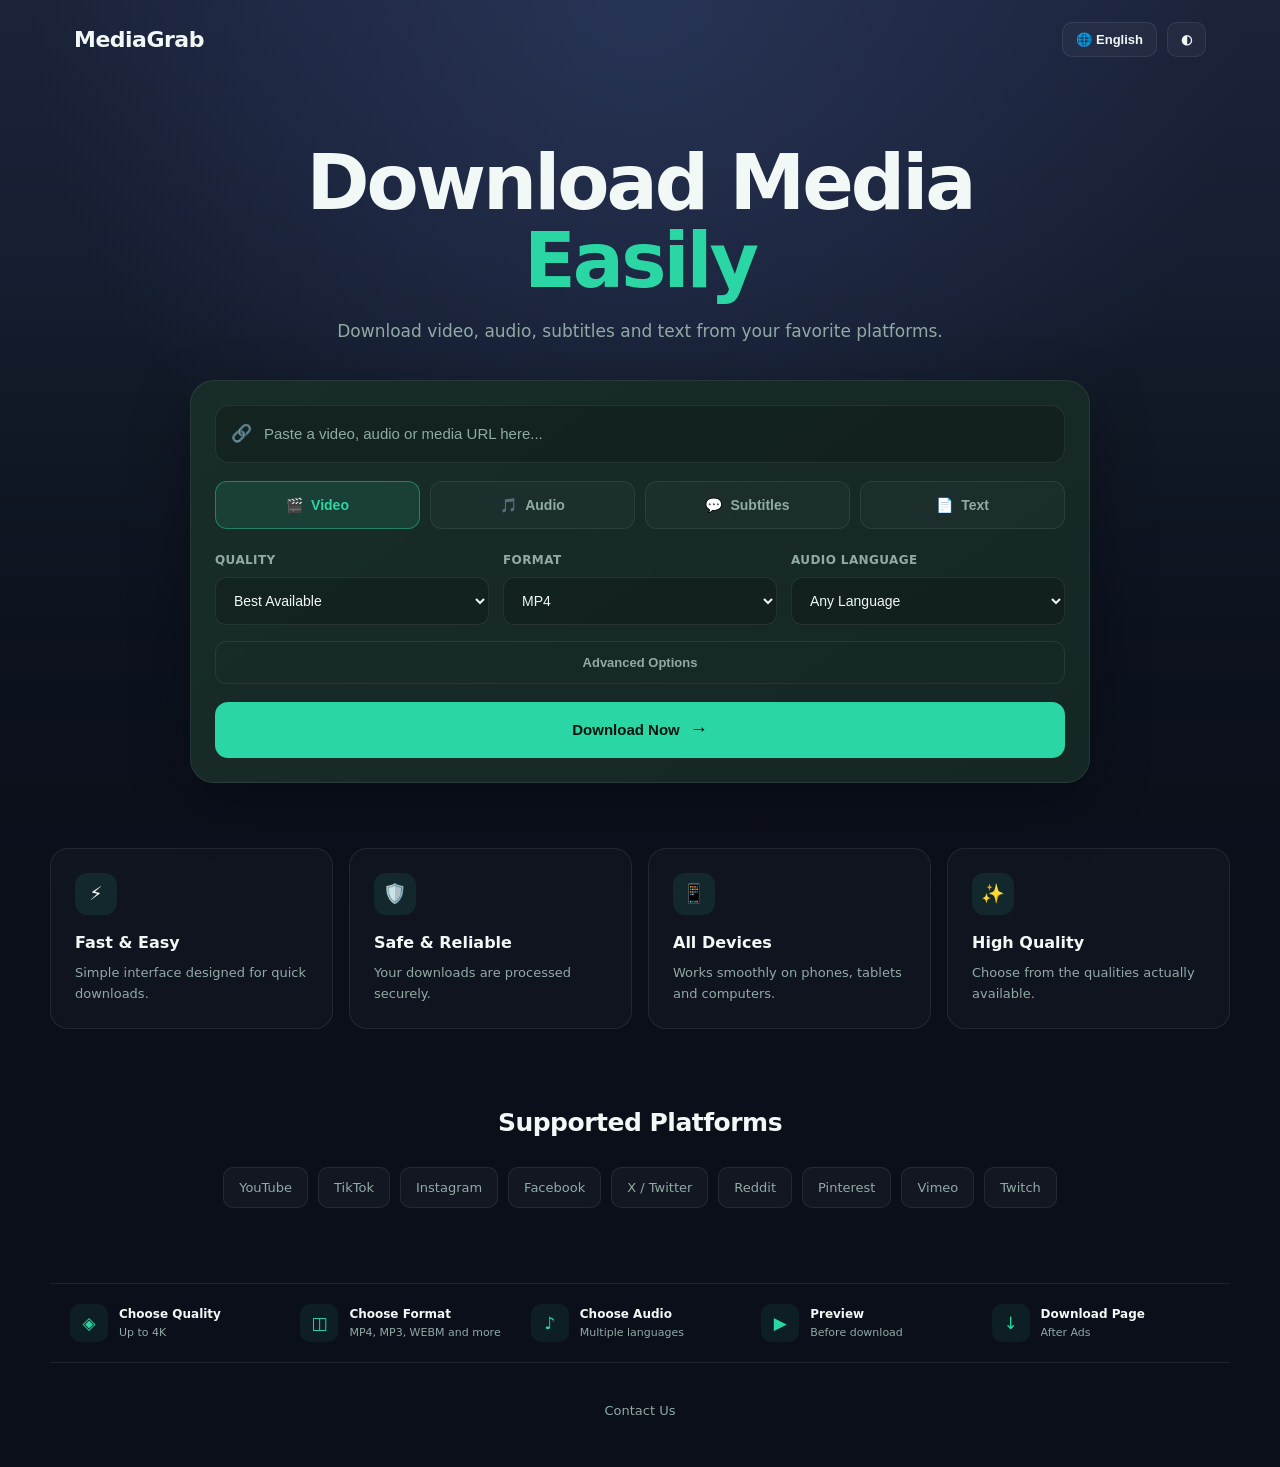
==== web/index.html @ 8ffc4310 "Update index.html" ====
<!DOCTYPE html>
<html lang="en" dir="ltr">
<head>
    <meta charset="UTF-8">

    <meta
        name="viewport"
        content="width=device-width, initial-scale=1.0"
    >

    <title>MediaGrab</title>

    <meta
        name="description"
        content="Download video, audio, subtitles and text from supported platforms."
    >

    <link rel="stylesheet" href="style.css">
</head>

<body>

<header class="header">

    <div class="logo">
        MediaGrab
    </div>

    <div class="header-actions">

        <button
            id="languageButton"
            class="header-button"
            type="button"
        >
            🌐 <span data-language-label>English</span>
        </button>

        <button
            id="themeButton"
            class="header-button"
            type="button"
        >
            ◐
        </button>

    </div>

</header>


<main>

    <!-- HERO -->

    <section class="hero">

        <h1>
            <span data-i18n="hero.title">
                Download Media
            </span>

            <span
                class="accent"
                data-i18n="hero.titleAccent"
            >
                Easily
            </span>
        </h1>

        <p data-i18n="hero.description">
            Download video, audio, subtitles and text
            from your favorite platforms.
        </p>

    </section>


    <!-- DOWNLOADER -->

    <section class="downloader-card">

        <!-- URL -->

        <div class="url-container">

            <div class="url-input-wrapper">

                <span class="url-icon">
                    🔗
                </span>

                <input
                    id="urlInput"
                    type="url"
                    data-i18n-placeholder="url.placeholder"
                    placeholder="Paste a video, audio or media URL here..."
                    autocomplete="off"
                >

                <button
                    id="clearUrl"
                    class="clear-url"
                    type="button"
                    style="display:none;"
                    aria-label="Clear URL"
                >
                    ×
                </button>

            </div>

        </div>


        <!-- MEDIA TYPES -->

        <div class="media-types">

            <button
                class="media-type active"
                data-type="video"
                type="button"
            >
                🎬
                <span data-i18n="types.video">
                    Video
                </span>
            </button>

            <button
                class="media-type"
                data-type="audio"
                type="button"
            >
                🎵
                <span data-i18n="types.audio">
                    Audio
                </span>
            </button>

            <button
                class="media-type"
                data-type="subtitles"
                type="button"
            >
                💬
                <span data-i18n="types.subtitles">
                    Subtitles
                </span>
            </button>

            <button
                class="media-type"
                data-type="text"
                type="button"
            >
                📄
                <span data-i18n="types.text">
                    Text
                </span>
            </button>

        </div>


        <!-- OPTIONS -->

        <div class="options-grid">

            <div class="option-group">

                <label
                    for="quality"
                    data-i18n="options.quality"
                >
                    Quality
                </label>

                <select id="quality">
                    <option value="best">
                        Best Available
                    </option>
                </select>

            </div>


            <div class="option-group">

                <label
                    for="format"
                    data-i18n="options.format"
                >
                    Format
                </label>

                <select id="format">
                    <option value="mp4">
                        MP4
                    </option>
                </select>

            </div>


            <div class="option-group">

                <label
                    for="audioLanguage"
                    data-i18n="options.audioLanguage"
                >
                    Audio Language
                </label>

                <select id="audioLanguage">

                    <option value="any">
                        Any Language
                    </option>

                </select>

            </div>

        </div>


        <!-- ADVANCED -->

        <button
            id="advancedButton"
            class="advanced-button"
            type="button"
            aria-expanded="false"
        >
            <span data-i18n="advanced.show">
                Advanced Options
            </span>
        </button>


        <div
            id="advancedOptions"
            class="advanced-options"
        >

            <div class="advanced-content">

                <p data-i18n="advanced.title">
                    Advanced Options
                </p>

            </div>

        </div>


        <!-- DOWNLOAD -->

        <button
            id="downloadButton"
            class="download-button"
            type="button"
        >
            <span data-i18n="download.now">
                Download Now
            </span>

            <span class="download-arrow">
                →
            </span>
        </button>

    </section>


    <!-- FEATURES -->

    <section class="features">

        <div class="feature-card">

            <div class="feature-icon">
                ⚡
            </div>

            <h3 data-i18n="features.fast.title">
                Fast & Easy
            </h3>

            <p data-i18n="features.fast.description">
                Simple interface designed for quick downloads.
            </p>

        </div>


        <div class="feature-card">

            <div class="feature-icon">
                🛡️
            </div>

            <h3 data-i18n="features.safe.title">
                Safe & Reliable
            </h3>

            <p data-i18n="features.safe.description">
                Your downloads are processed securely.
            </p>

        </div>


        <div class="feature-card">

            <div class="feature-icon">
                📱
            </div>

            <h3 data-i18n="features.devices.title">
                All Devices
            </h3>

            <p data-i18n="features.devices.description">
                Works smoothly on phones, tablets and computers.
            </p>

        </div>


        <div class="feature-card">

            <div class="feature-icon">
                ✨
            </div>

            <h3 data-i18n="features.quality.title">
                High Quality
            </h3>

            <p data-i18n="features.quality.description">
                Choose from the qualities actually available.
            </p>

        </div>

    </section>


    <!-- SUPPORTED PLATFORMS -->

    <section class="platforms">

        <h2 data-i18n="platforms.title">
            Supported Platforms
        </h2>

        <div class="platform-list">

            <span>YouTube</span>
            <span>TikTok</span>
            <span>Instagram</span>
            <span>Facebook</span>
            <span>X / Twitter</span>
            <span>Reddit</span>
            <span>Pinterest</span>
            <span>Vimeo</span>
            <span>Twitch</span>

        </div>

    </section>


    <!-- FEATURE BAR -->

    <section class="feature-bar">

        <div class="feature-bar-item">

            <div class="feature-bar-icon">
                ◈
            </div>

            <div>

                <strong data-i18n="featureBar.quality.title">
                    Choose Quality
                </strong>

                <span data-i18n="featureBar.quality.description">
                    Up to 4K
                </span>

            </div>

        </div>


        <div class="feature-bar-item">

            <div class="feature-bar-icon">
                ◫
            </div>

            <div>

                <strong data-i18n="featureBar.format.title">
                    Choose Format
                </strong>

                <span data-i18n="featureBar.format.description">
                    MP4, MP3, WEBM and more
                </span>

            </div>

        </div>


        <div class="feature-bar-item">

            <div class="feature-bar-icon">
                ♪
            </div>

            <div>

                <strong data-i18n="featureBar.audio.title">
                    Choose Audio
                </strong>

                <span data-i18n="featureBar.audio.description">
                    Multiple languages
                </span>

            </div>

        </div>


        <div class="feature-bar-item">

            <div class="feature-bar-icon">
                ▶
            </div>

            <div>

                <strong data-i18n="featureBar.preview.title">
                    Preview
                </strong>

                <span data-i18n="featureBar.preview.description">
                    Before download
                </span>

            </div>

        </div>


        <div class="feature-bar-item">

            <div class="feature-bar-icon">
                ↓
            </div>

            <div>

                <strong data-i18n="featureBar.downloadPage.title">
                    Download Page
                </strong>

                <span data-i18n="featureBar.downloadPage.description">
                    After Ads
                </span>

            </div>

        </div>

    </section>

</main>


<!-- FOOTER -->

<footer class="footer">

    <a
        href="https://t.me/MediaEarthbot"
        target="_blank"
        rel="noopener noreferrer"
        data-i18n="contact.title"
    >
        Contact Us
    </a>

</footer>


<script src="app.js"></script>

</body>
    </html>
---- web/style.css ----
:root {
    --bg: #071312;
    --bg-secondary: #0b1b19;
    --card: #102421;
    --card-hover: #142d29;

    --text: #f2f8f6;
    --muted: #91aaa4;

    --accent: #2ad6a4;
    --accent-hover: #43e4b5;

    --border: rgba(255, 255, 255, 0.08);

    --shadow:
        0 20px 60px rgba(0, 0, 0, 0.30);

    --radius: 18px;
}


/* =========================
   Reset
========================= */

* {
    box-sizing: border-box;
    margin: 0;
    padding: 0;
}

html {
    scroll-behavior: smooth;
}

body {
    min-height: 100vh;

    background-color: #0b0f1a;

    background-image:
        radial-gradient(
            circle at 50% 0%,
            rgba(46, 60, 100, 0.65) 0%,
            transparent 55%
        ),
        linear-gradient(
            180deg,
            #1b233a 0%,
            #151d30 30%,
            #111926 45%,
            #0c121e 70%,
            #0b0f1a 100%
        );

    background-repeat: no-repeat;
    background-attachment: fixed;
    background-size: 100% 100%;

    color: var(--text);

    font-family:
        Inter,
        system-ui,
        -apple-system,
        BlinkMacSystemFont,
        "Segoe UI",
        sans-serif;

    line-height: 1.5;

    transition:
        background 0.25s ease,
        color 0.25s ease;
}


/* =========================
   Header
========================= */

.header {
    width: 100%;
    max-width: 1180px;

    margin: 0 auto;

    padding: 22px 24px;

    display: flex;
    align-items: center;
    justify-content: space-between;
}

.logo {
    font-size: 22px;
    font-weight: 800;
    letter-spacing: -0.5px;

    color: var(--text);
}

.header-actions {
    display: flex;
    align-items: center;
    gap: 10px;
}

.header-button {
    border: 1px solid var(--border);

    background: rgba(255, 255, 255, 0.035);

    color: var(--text);

    padding: 9px 13px;

    border-radius: 10px;

    cursor: pointer;

    font-size: 13px;
    font-weight: 600;

    transition:
        background 0.2s ease,
        border-color 0.2s ease,
        transform 0.2s ease;
}

.header-button:hover {
    background: rgba(255, 255, 255, 0.07);

    border-color:
        rgba(42, 214, 164, 0.35);

    transform: translateY(-1px);
}


/* =========================
   Main
========================= */

main {
    width: 100%;
}


/* =========================
   Hero
========================= */

.hero {
    max-width: 850px;

    margin: 65px auto 35px;

    padding: 0 24px;

    text-align: center;
}

.hero h1 {
    font-size: clamp(42px, 7vw, 76px);

    line-height: 1.02;

    letter-spacing: -3px;

    font-weight: 850;

    margin-bottom: 20px;
}

.hero h1 .accent {
    color: var(--accent);
}

.hero p {
    max-width: 650px;

    margin: 0 auto;

    color: var(--muted);

    font-size: 17px;
}


/* =========================
   Downloader Card
========================= */

.downloader-card {
    width: calc(100% - 32px);
    max-width: 900px;

    margin: 0 auto;

    padding: 24px;

    background:
        linear-gradient(
            145deg,
            rgba(255, 255, 255, 0.035),
            rgba(255, 255, 255, 0.015)
        ),
        var(--card);

    border: 1px solid var(--border);

    border-radius: 24px;

    box-shadow: var(--shadow);
}


/* =========================
   URL Input
========================= */

.url-container {
    width: 100%;
}

.url-input-wrapper {
    position: relative;

    display: flex;
    align-items: center;

    width: 100%;
}

.url-icon {
    position: absolute;

    left: 16px;

    font-size: 17px;

    opacity: 0.65;

    pointer-events: none;
}

html[dir="rtl"] .url-icon {
    left: auto;
    right: 16px;
}

#urlInput {
    width: 100%;

    height: 58px;

    padding:
        0 48px
        0 48px;

    border-radius: 14px;

    border: 1px solid var(--border);

    outline: none;

    background: rgba(0, 0, 0, 0.18);

    color: var(--text);

    font-size: 15px;

    transition:
        border-color 0.2s ease,
        box-shadow 0.2s ease,
        background 0.2s ease;
}

#urlInput::placeholder {
    color: var(--muted);
}

#urlInput:focus {
    border-color:
        rgba(42, 214, 164, 0.55);

    background: rgba(0, 0, 0, 0.25);

    box-shadow:
        0 0 0 4px
        rgba(42, 214, 164, 0.08);
}

.clear-url {
    position: absolute;

    right: 13px;

    width: 30px;
    height: 30px;

    border: none;

    border-radius: 50%;

    background: rgba(255, 255, 255, 0.08);

    color: var(--muted);

    font-size: 20px;

    line-height: 1;

    cursor: pointer;

    transition:
        background 0.2s ease,
        color 0.2s ease;
}

.clear-url:hover {
    background: rgba(255, 255, 255, 0.14);

    color: var(--text);
}

html[dir="rtl"] .clear-url {
    right: auto;
    left: 13px;
}


/* =========================
   Media Types
========================= */

.media-types {
    display: grid;

    grid-template-columns:
        repeat(4, 1fr);

    gap: 10px;

    margin-top: 18px;
}

.media-type {
    min-height: 48px;

    display: flex;
    align-items: center;
    justify-content: center;

    gap: 8px;

    border: 1px solid var(--border);

    border-radius: 12px;

    background: rgba(255, 255, 255, 0.025);

    color: var(--muted);

    font-size: 14px;
    font-weight: 650;

    cursor: pointer;

    transition:
        background 0.2s ease,
        border-color 0.2s ease,
        color 0.2s ease,
        transform 0.2s ease;
}

.media-type:hover {
    background: rgba(255, 255, 255, 0.06);

    color: var(--text);

    transform: translateY(-1px);
}

.media-type.active {
    background:
        rgba(42, 214, 164, 0.12);

    border-color:
        rgba(42, 214, 164, 0.45);

    color: var(--accent);
}


/* =========================
   Options
========================= */

.options-grid {
    display: grid;

    grid-template-columns:
        repeat(3, 1fr);

    gap: 14px;

    margin-top: 22px;
}

.option-group {
    display: flex;

    flex-direction: column;

    gap: 8px;
}

.option-group label {
    color: var(--muted);

    font-size: 12px;

    font-weight: 700;

    text-transform: uppercase;

    letter-spacing: 0.4px;
}

.option-group select {
    width: 100%;

    height: 48px;

    padding: 0 14px;

    border-radius: 11px;

    border: 1px solid var(--border);

    background: rgba(0, 0, 0, 0.18);

    color: var(--text);

    outline: none;

    cursor: pointer;

    font-size: 14px;

    transition:
        border-color 0.2s ease,
        background 0.2s ease;
}

.option-group select:focus {
    border-color:
        rgba(42, 214, 164, 0.5);
}

.option-group select option {
    background: #102421;

    color: #f2f8f6;
}


/* =========================
   Advanced Options
========================= */

.advanced-button {
    width: 100%;

    margin-top: 16px;

    padding: 13px;

    border: 1px solid var(--border);

    border-radius: 11px;

    background: transparent;

    color: var(--muted);

    cursor: pointer;

    font-size: 13px;
    font-weight: 650;

    transition:
        background 0.2s ease,
        color 0.2s ease,
        border-color 0.2s ease;
}

.advanced-button:hover {
    background: rgba(255, 255, 255, 0.035);

    color: var(--text);

    border-color:
        rgba(255, 255, 255, 0.15);
}

.advanced-options {
    max-height: 0;

    overflow: hidden;

    opacity: 0;

    transition:
        max-height 0.3s ease,
        opacity 0.25s ease;
}

.advanced-options.open {
    max-height: 300px;

    opacity: 1;
}

.advanced-content {
    margin-top: 14px;

    padding: 18px;

    border-radius: 12px;

    background: rgba(0, 0, 0, 0.12);

    border: 1px solid var(--border);
}

.advanced-content p {
    color: var(--muted);

    font-size: 14px;
}


/* =========================
   Download Button
========================= */

.download-button {
    width: 100%;

    height: 56px;

    margin-top: 18px;

    border: none;

    border-radius: 13px;

    background: var(--accent);

    color: #04120f;

    font-size: 15px;

    font-weight: 800;

    cursor: pointer;

    display: flex;

    align-items: center;

    justify-content: center;

    gap: 10px;

    transition:
        background 0.2s ease,
        transform 0.2s ease,
        box-shadow 0.2s ease;
}

.download-button:hover {
    background: var(--accent-hover);

    transform: translateY(-2px);

    box-shadow:
        0 10px 30px
        rgba(42, 214, 164, 0.18);
}

.download-button:active {
    transform: translateY(0);
}

.download-arrow {
    font-size: 18px;
}


/* =========================
   Features
========================= */

.features {
    width: calc(100% - 32px);
    max-width: 1180px;

    margin: 65px auto 0;

    display: grid;

    grid-template-columns:
        repeat(4, 1fr);

    gap: 16px;
}

.feature-card {
    padding: 24px;

    background:
        rgba(255, 255, 255, 0.025);

    border: 1px solid var(--border);

    border-radius: var(--radius);

    transition:
        transform 0.2s ease,
        background 0.2s ease,
        border-color 0.2s ease;
}

.feature-card:hover {
    transform: translateY(-3px);

    background:
        rgba(255, 255, 255, 0.045);

    border-color:
        rgba(42, 214, 164, 0.18);
}

.feature-icon {
    width: 42px;
    height: 42px;

    display: flex;

    align-items: center;
    justify-content: center;

    margin-bottom: 16px;

    border-radius: 12px;

    background:
        rgba(42, 214, 164, 0.10);

    font-size: 19px;
}

.feature-card h3 {
    font-size: 16px;

    margin-bottom: 7px;
}

.feature-card p {
    color: var(--muted);

    font-size: 13px;

    line-height: 1.65;
}


/* =========================
   Platforms
========================= */

.platforms {
    width: calc(100% - 32px);
    max-width: 1000px;

    margin: 75px auto 0;

    text-align: center;
}

.platforms h2 {
    font-size: 25px;

    margin-bottom: 25px;

    letter-spacing: -0.5px;
}

.platform-list {
    display: flex;

    flex-wrap: wrap;

    justify-content: center;

    gap: 10px;
}

.platform-list span {
    padding: 10px 15px;

    border-radius: 10px;

    background:
        rgba(255, 255, 255, 0.035);

    border: 1px solid var(--border);

    color: var(--muted);

    font-size: 13px;

    transition:
        color 0.2s ease,
        background 0.2s ease,
        border-color 0.2s ease;
}

.platform-list span:hover {
    color: var(--text);

    background:
        rgba(255, 255, 255, 0.06);

    border-color:
        rgba(42, 214, 164, 0.2);
}


/* =========================
   Feature Bar
========================= */

.feature-bar {
    width: calc(100% - 32px);
    max-width: 1180px;

    margin: 75px auto 0;

    padding: 20px;

    display: grid;

    grid-template-columns:
        repeat(5, 1fr);

    gap: 12px;

    border-top: 1px solid var(--border);

    border-bottom: 1px solid var(--border);
}

.feature-bar-item {
    display: flex;

    align-items: center;

    gap: 11px;

    min-width: 0;
}

.feature-bar-icon {
    flex: 0 0 auto;

    width: 38px;
    height: 38px;

    display: flex;

    align-items: center;
    justify-content: center;

    border-radius: 10px;

    background:
        rgba(42, 214, 164, 0.08);

    color: var(--accent);

    font-size: 17px;
}

.feature-bar-item div:last-child {
    min-width: 0;
}

.feature-bar-item strong {
    display: block;

    margin-bottom: 2px;

    color: var(--text);

    font-size: 12px;

    font-weight: 750;
}

.feature-bar-item span {
    display: block;

    color: var(--muted);

    font-size: 11px;

    white-space: nowrap;

    overflow: hidden;

    text-overflow: ellipsis;
}


/* =========================
   Footer
========================= */

.footer {
    padding: 35px 20px 45px;

    text-align: center;
}

.footer a {
    color: var(--muted);

    text-decoration: none;

    font-size: 13px;

    transition:
        color 0.2s ease;
}

.footer a:hover {
    color: var(--accent);
}


/* =========================
   Language Menu
========================= */

.language-menu {
    position: fixed;

    top: 72px;
    right: 24px;

    z-index: 1000;

    min-width: 150px;

    padding: 8px;

    background: var(--card);

    border: 1px solid var(--border);

    border-radius: 14px;

    box-shadow:
        0 18px 45px
        rgba(0, 0, 0, 0.35);

    backdrop-filter: blur(18px);

    display: flex;

    flex-direction: column;

    gap: 4px;

    animation:
        languageMenuIn 0.18s ease-out;
}

.language-menu button {
    width: 100%;

    padding: 10px 12px;

    border: none;

    border-radius: 9px;

    background: transparent;

    color: var(--text);

    font-size: 14px;

    font-family: inherit;

    text-align: left;

    cursor: pointer;

    transition:
        background 0.18s ease,
        transform 0.18s ease,
        color 0.18s ease;
}

.language-menu button:hover {
    background:
        rgba(255, 255, 255, 0.07);

    transform: translateX(2px);
}

.language-menu button.active {
    background:
        rgba(42, 214, 164, 0.14);

    color: var(--accent);
}


/* =========================
   RTL
========================= */

html[dir="rtl"] .language-menu {
    right: auto;
    left: 24px;
}

html[dir="rtl"] .language-menu button {
    text-align: right;
}

html[dir="rtl"] .language-menu button:hover {
    transform: translateX(-2px);
}

html[dir="rtl"] body {
    text-align: right;
}

html[dir="rtl"] .hero,
html[dir="rtl"] .platforms {
    text-align: center;
}

html[dir="rtl"] .feature-card,
html[dir="rtl"] .option-group {
    text-align: right;
}


/* =========================
   Light Theme
========================= */

body.light-theme {
    --bg: #f4f8f7;
    --bg-secondary: #ffffff;
    --card: #ffffff;
    --card-hover: #f5faf8;

    --text: #12201d;
    --muted: #60736e;

    --accent: #12a97e;
    --accent-hover: #0d956f;

    --border: rgba(15, 40, 34, 0.10);

    background:
        radial-gradient(
            circle at 50% -10%,
            rgba(42, 214, 164, 0.13),
            transparent 35%
        ),
        var(--bg);

    color: var(--text);
}

body.light-theme #urlInput,
body.light-theme .option-group select {
    background: rgba(15, 40, 34, 0.035);

    color: var(--text);
}

body.light-theme .option-group select option {
    background: #ffffff;

    color: #12201d;
}

body.light-theme .downloader-card {
    background: #ffffff;

    box-shadow:
        0 20px 60px
        rgba(20, 60, 50, 0.08);
}

body.light-theme .feature-card,
body.light-theme .platform-list span {
    background:
        rgba(15, 40, 34, 0.025);
}

body.light-theme .language-menu {
    background: #ffffff;

    box-shadow:
        0 18px 45px
        rgba(20, 50, 45, 0.15);
}


/* =========================
   Animations
========================= */

@keyframes languageMenuIn {

    from {
        opacity: 0;

        transform:
            translateY(-6px)
            scale(0.98);
    }

    to {
        opacity: 1;

        transform:
            translateY(0)
            scale(1);
    }
}


/* =========================
   Responsive
========================= */

@media (max-width: 900px) {

    .features {
        grid-template-columns:
            repeat(2, 1fr);
    }

    .feature-bar {
        grid-template-columns:
            repeat(2, 1fr);
    }

    .feature-bar-item:last-child {
        grid-column: span 2;
    }

}


@media (max-width: 700px) {

    .header {
        padding:
            18px 16px;
    }

    .hero {
        margin-top: 45px;
    }

    .hero h1 {
        font-size: 48px;

        letter-spacing: -2px;
    }

    .hero p {
        font-size: 15px;
    }

    .downloader-card {
        padding: 18px;

        border-radius: 19px;
    }

    .options-grid {
        grid-template-columns: 1fr;
    }

    .media-types {
        grid-template-columns:
            repeat(2, 1fr);
    }

    .features {
        grid-template-columns: 1fr;

        margin-top: 45px;
    }

    .feature-bar {
        grid-template-columns: 1fr;

        gap: 18px;
    }

    .feature-bar-item:last-child {
        grid-column: auto;
    }

}


@media (max-width: 600px) {

    .language-menu {
        top: 64px;

        right: 14px;
        left: auto;

        min-width: 140px;
    }

    html[dir="rtl"] .language-menu {
        right: auto;

        left: 14px;
    }

}


@media (max-width: 480px) {

    .header {
        padding:
            16px 14px;
    }

    .logo {
        font-size: 19px;
    }

    .header-button {
        padding:
            8px 10px;

        font-size: 12px;
    }

    .hero {
        padding:
            0 18px;

        margin-top: 35px;
    }

    .hero h1 {
        font-size: 39px;

        letter-spacing: -1.8px;
    }

    .hero p {
        font-size: 14px;
    }

    .downloader-card {
        width: calc(100% - 20px);

        padding: 14px;
    }

    #urlInput {
        height: 54px;

        font-size: 14px;
    }

    .media-type {
        font-size: 13px;

        min-height: 45px;
    }

    .features,
    .platforms,
    .feature-bar {
        width: calc(100% - 20px);
    }

    .platforms {
        margin-top: 55px;
    }

    .feature-bar {
        margin-top: 55px;

        padding:
            18px 4px;
    }

    }
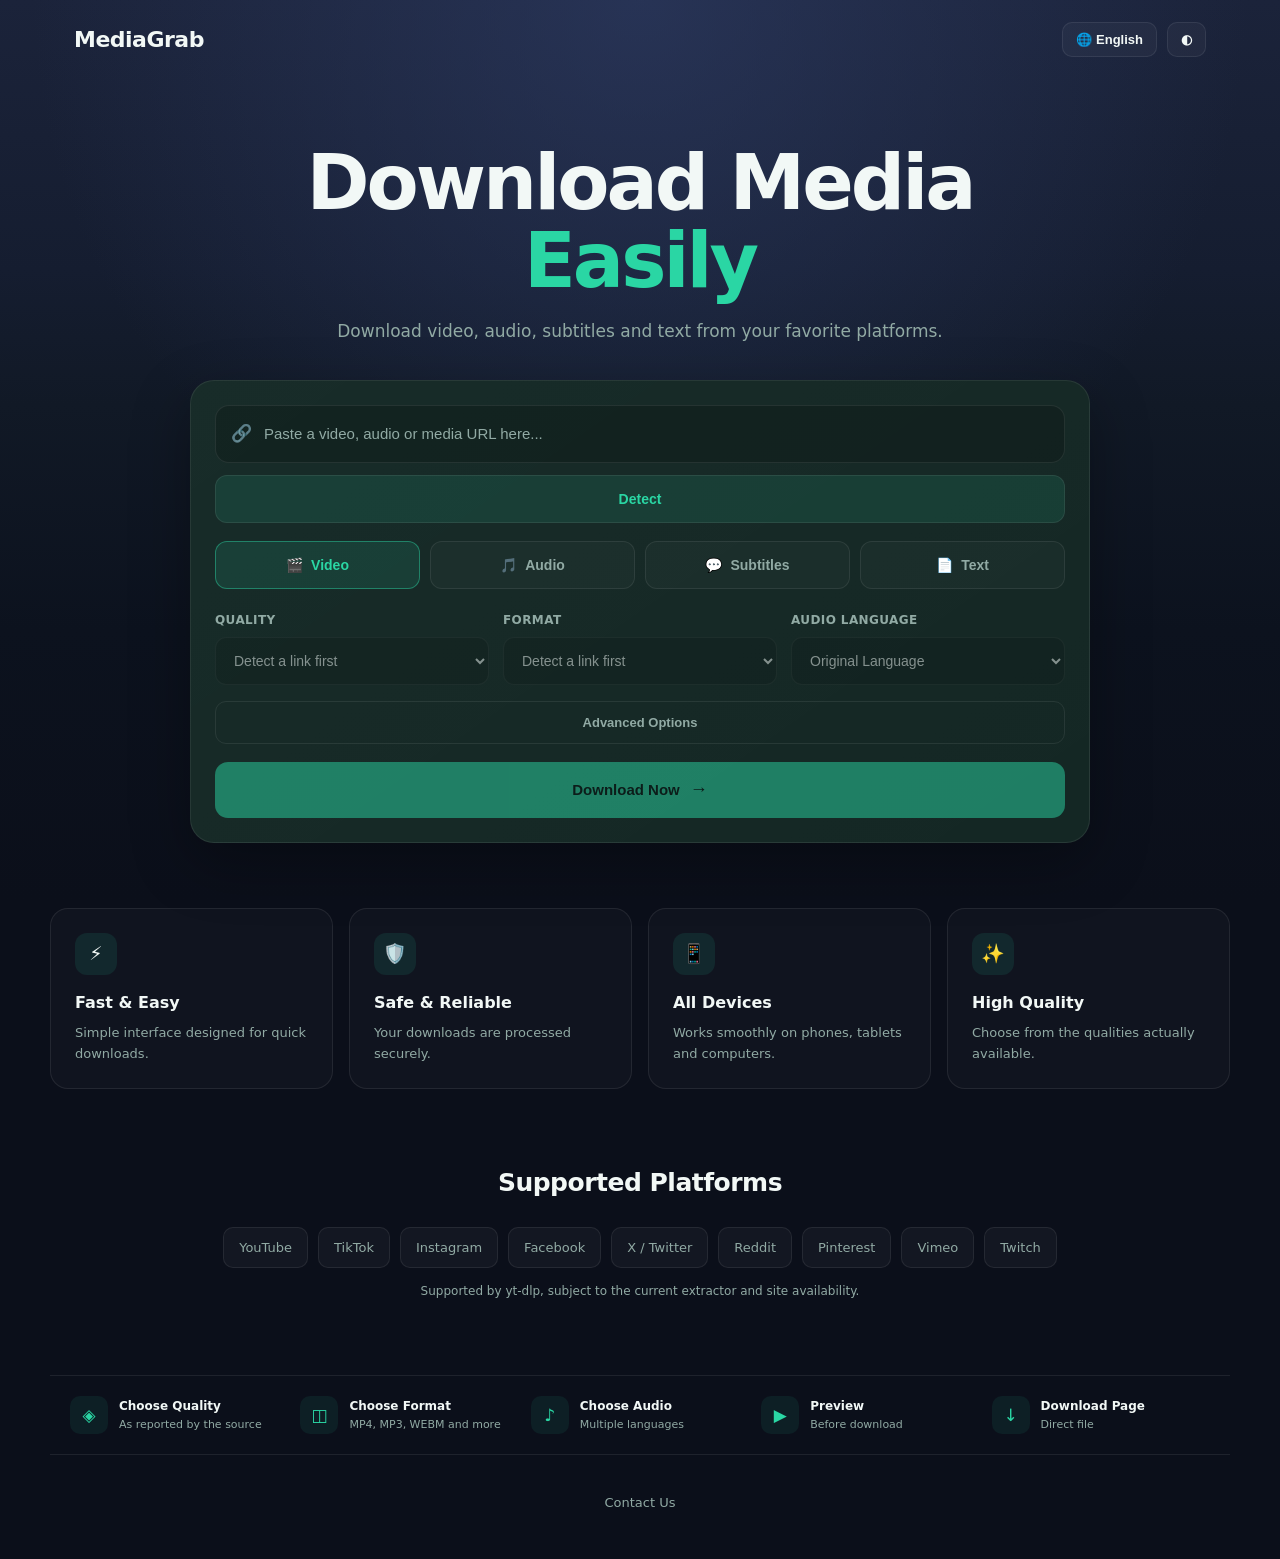
==== commit 12cb0731: "Rename index-1.html to web/index.html" ====
--- a/web/index.html
+++ b/web/index.html
@@ -14,6 +14,8 @@
         name="description"
         content="Download video, audio, subtitles and text from supported platforms."
     >
+
+    <script src="https://telegram.org/js/telegram-web-app.js"></script>
 
     <link rel="stylesheet" href="style.css">
 </head>
@@ -113,6 +115,46 @@
         </div>
 
 
+        <!-- DETECT -->
+
+        <button
+            id="detectButton"
+            class="detect-button"
+            type="button"
+        >
+            <span data-i18n="detect.button">
+                Detect
+            </span>
+        </button>
+
+        <p
+            id="statusLine"
+            class="status-line"
+            role="status"
+            aria-live="polite"
+        ></p>
+
+
+        <!-- MEDIA INFO -->
+
+        <div id="mediaInfo" class="media-info" hidden>
+
+            <img
+                id="mediaThumb"
+                class="media-thumb"
+                alt=""
+                referrerpolicy="no-referrer"
+                hidden
+            >
+
+            <div class="media-info-text">
+                <strong id="mediaTitle"></strong>
+                <span id="mediaMeta"></span>
+            </div>
+
+        </div>
+
+
         <!-- MEDIA TYPES -->
 
         <div class="media-types">
@@ -177,9 +219,9 @@
                     Quality
                 </label>
 
-                <select id="quality">
-                    <option value="best">
-                        Best Available
+                <select id="quality" disabled>
+                    <option value="">
+                        Detect a link first
                     </option>
                 </select>
 
@@ -195,9 +237,9 @@
                     Format
                 </label>
 
-                <select id="format">
-                    <option value="mp4">
-                        MP4
+                <select id="format" disabled>
+                    <option value="">
+                        Detect a link first
                     </option>
                 </select>
 
@@ -213,12 +255,10 @@
                     Audio Language
                 </label>
 
-                <select id="audioLanguage">
-
-                    <option value="any">
-                        Any Language
+                <select id="audioLanguage" disabled>
+                    <option value="">
+                        Original Language
                     </option>
-
                 </select>
 
             </div>
@@ -251,6 +291,21 @@
                     Advanced Options
                 </p>
 
+                <div class="option-group">
+
+                    <label
+                        for="mp3Bitrate"
+                        data-i18n="advanced.mp3Bitrate"
+                    >
+                        MP3 bitrate
+                    </label>
+
+                    <select id="mp3Bitrate">
+                        <option value="192">192 kbps</option>
+                    </select>
+
+                </div>
+
             </div>
 
         </div>
@@ -262,6 +317,7 @@
             id="downloadButton"
             class="download-button"
             type="button"
+            disabled
         >
             <span data-i18n="download.now">
                 Download Now
@@ -371,6 +427,11 @@
 
         </div>
 
+        <p class="platform-note" data-i18n="platforms.note">
+            Supported by yt-dlp, subject to the current extractor and
+            site availability.
+        </p>
+
     </section>
 
 
@@ -391,7 +452,7 @@
                 </strong>
 
                 <span data-i18n="featureBar.quality.description">
-                    Up to 4K
+                    As reported by the source
                 </span>
 
             </div>
@@ -475,7 +536,7 @@
                 </strong>
 
                 <span data-i18n="featureBar.downloadPage.description">
-                    After Ads
+                    Direct file
                 </span>
 
             </div>
@@ -492,7 +553,7 @@
 <footer class="footer">
 
     <a
-        href="https://t.me/MediaEarthbot"
+        href="https://t.me/umiver"
         target="_blank"
         rel="noopener noreferrer"
         data-i18n="contact.title"
@@ -503,9 +564,8 @@
 </footer>
 
 
+<script src="formats-ui.js"></script>
 <script src="app.js"></script>
 
 </body>
-    </html>
-
-    
+</html>
--- a/web/style.css
+++ b/web/style.css
@@ -1224,3 +1224,157 @@
 
     }
     
+
+
+/* =========================
+   Detect, status and media info
+   (added for the real-formats flow; uses the existing theme variables)
+========================= */
+
+.detect-button {
+    width: 100%;
+
+    height: 48px;
+
+    margin-top: 12px;
+
+    border: 1px solid var(--border);
+
+    border-radius: 12px;
+
+    background: rgba(42, 214, 164, 0.12);
+
+    color: var(--accent);
+
+    font-size: 14px;
+
+    font-weight: 700;
+
+    cursor: pointer;
+
+    transition:
+        background 0.2s ease,
+        opacity 0.2s ease;
+}
+
+.detect-button:hover {
+    background: rgba(42, 214, 164, 0.2);
+}
+
+.detect-button:disabled,
+.download-button:disabled,
+.option-group select:disabled {
+    opacity: 0.5;
+
+    cursor: not-allowed;
+}
+
+.download-button:disabled:hover {
+    background: var(--accent);
+
+    transform: none;
+
+    box-shadow: none;
+}
+
+.status-line {
+    min-height: 20px;
+
+    margin-top: 12px;
+
+    color: var(--muted);
+
+    font-size: 14px;
+}
+
+.status-line:empty {
+    min-height: 0;
+
+    margin-top: 0;
+}
+
+.status-line.error {
+    color: #ff8c8c;
+}
+
+.status-line.ok {
+    color: var(--accent);
+}
+
+.media-info {
+    display: flex;
+
+    align-items: center;
+
+    gap: 14px;
+
+    margin-top: 16px;
+
+    padding: 12px;
+
+    border-radius: 14px;
+
+    border: 1px solid var(--border);
+
+    background: rgba(0, 0, 0, 0.12);
+}
+
+.media-info[hidden],
+.media-thumb[hidden] {
+    display: none;
+}
+
+.media-thumb {
+    width: 96px;
+
+    height: 54px;
+
+    flex-shrink: 0;
+
+    object-fit: cover;
+
+    border-radius: 8px;
+}
+
+.media-info-text {
+    display: flex;
+
+    flex-direction: column;
+
+    gap: 4px;
+
+    min-width: 0;
+}
+
+.media-info-text strong {
+    font-size: 14px;
+
+    overflow: hidden;
+
+    display: -webkit-box;
+
+    -webkit-line-clamp: 2;
+
+    -webkit-box-orient: vertical;
+}
+
+.media-info-text span {
+    color: var(--muted);
+
+    font-size: 12px;
+}
+
+.advanced-content .option-group {
+    margin-top: 12px;
+}
+
+.platform-note {
+    margin-top: 14px;
+
+    color: var(--muted);
+
+    font-size: 12px;
+
+    text-align: center;
+                 }
+             
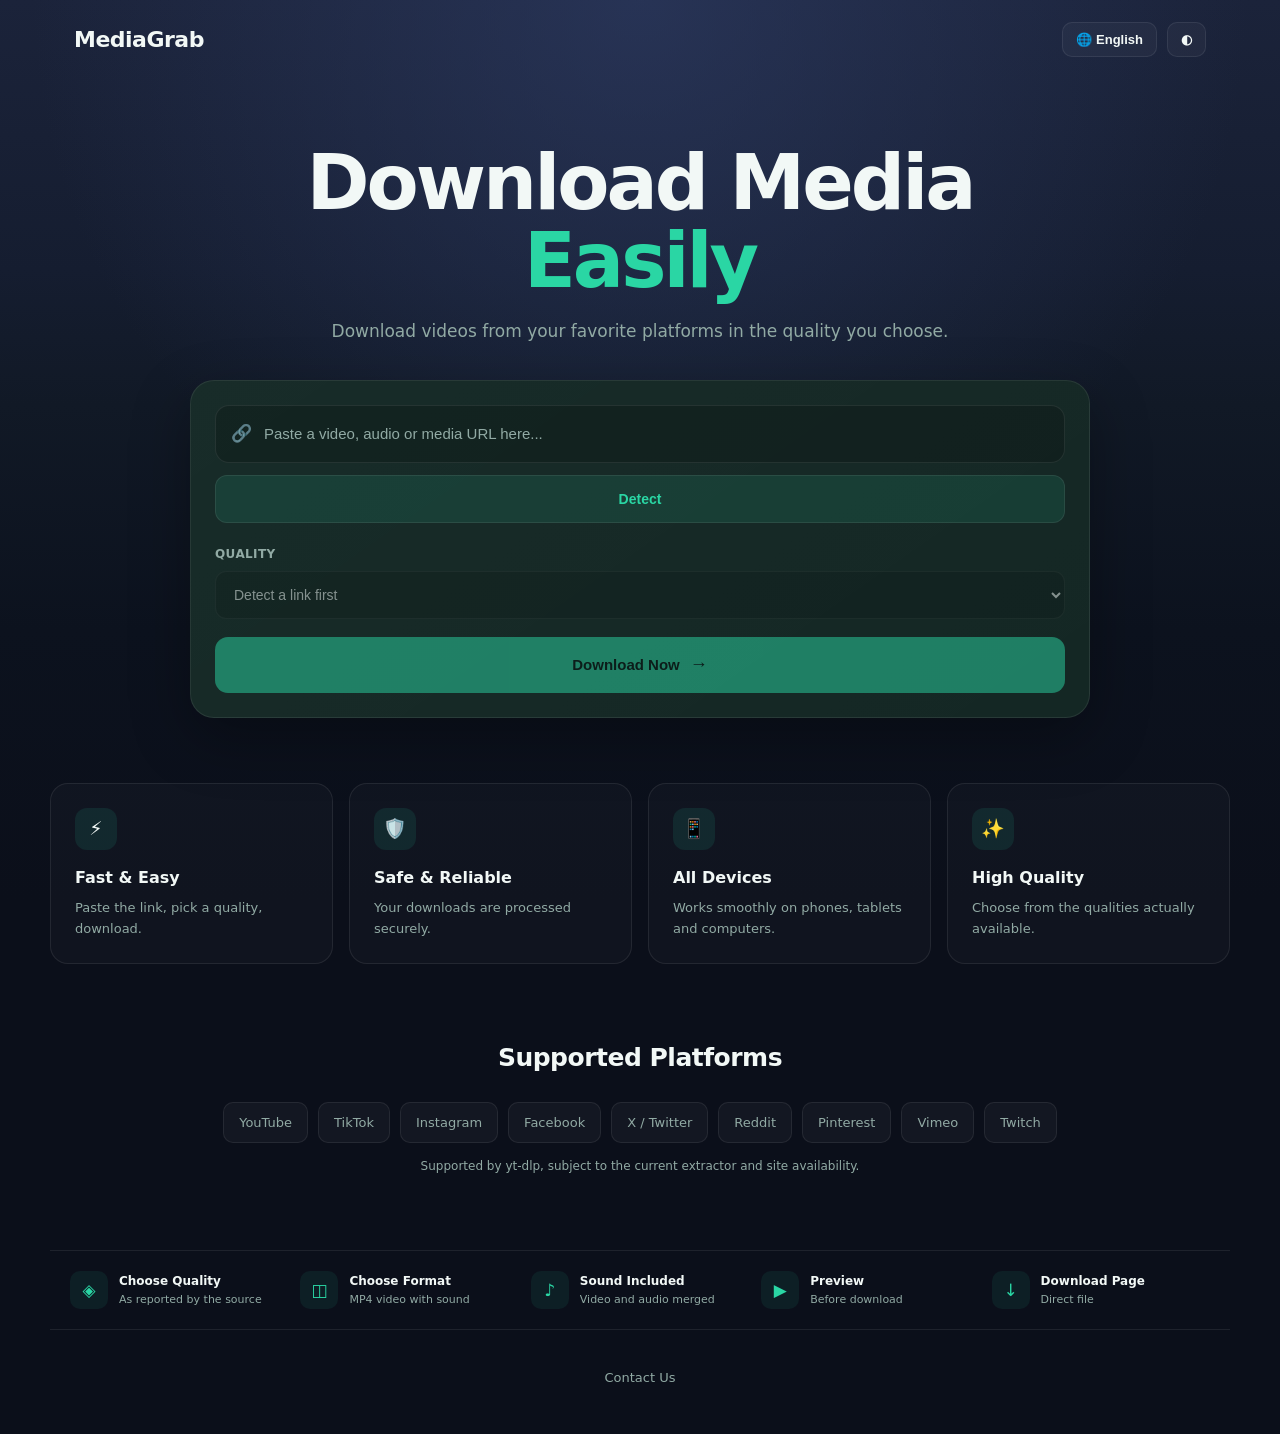
==== commit 03723b9a: "Rename index-2.html to index.html" ====
--- a/web/index.html
+++ b/web/index.html
@@ -155,57 +155,6 @@
         </div>
 
 
-        <!-- MEDIA TYPES -->
-
-        <div class="media-types">
-
-            <button
-                class="media-type active"
-                data-type="video"
-                type="button"
-            >
-                🎬
-                <span data-i18n="types.video">
-                    Video
-                </span>
-            </button>
-
-            <button
-                class="media-type"
-                data-type="audio"
-                type="button"
-            >
-                🎵
-                <span data-i18n="types.audio">
-                    Audio
-                </span>
-            </button>
-
-            <button
-                class="media-type"
-                data-type="subtitles"
-                type="button"
-            >
-                💬
-                <span data-i18n="types.subtitles">
-                    Subtitles
-                </span>
-            </button>
-
-            <button
-                class="media-type"
-                data-type="text"
-                type="button"
-            >
-                📄
-                <span data-i18n="types.text">
-                    Text
-                </span>
-            </button>
-
-        </div>
-
-
         <!-- OPTIONS -->
 
         <div class="options-grid">
@@ -224,87 +173,6 @@
                         Detect a link first
                     </option>
                 </select>
-
-            </div>
-
-
-            <div class="option-group">
-
-                <label
-                    for="format"
-                    data-i18n="options.format"
-                >
-                    Format
-                </label>
-
-                <select id="format" disabled>
-                    <option value="">
-                        Detect a link first
-                    </option>
-                </select>
-
-            </div>
-
-
-            <div class="option-group">
-
-                <label
-                    for="audioLanguage"
-                    data-i18n="options.audioLanguage"
-                >
-                    Audio Language
-                </label>
-
-                <select id="audioLanguage" disabled>
-                    <option value="">
-                        Original Language
-                    </option>
-                </select>
-
-            </div>
-
-        </div>
-
-
-        <!-- ADVANCED -->
-
-        <button
-            id="advancedButton"
-            class="advanced-button"
-            type="button"
-            aria-expanded="false"
-        >
-            <span data-i18n="advanced.show">
-                Advanced Options
-            </span>
-        </button>
-
-
-        <div
-            id="advancedOptions"
-            class="advanced-options"
-        >
-
-            <div class="advanced-content">
-
-                <p data-i18n="advanced.title">
-                    Advanced Options
-                </p>
-
-                <div class="option-group">
-
-                    <label
-                        for="mp3Bitrate"
-                        data-i18n="advanced.mp3Bitrate"
-                    >
-                        MP3 bitrate
-                    </label>
-
-                    <select id="mp3Bitrate">
-                        <option value="192">192 kbps</option>
-                    </select>
-
-                </div>
 
             </div>
 
--- a/web/style.css
+++ b/web/style.css
@@ -1376,5 +1376,13 @@
     font-size: 12px;
 
     text-align: center;
-                 }
-             
+}
+
+.option-group[hidden] {
+    display: none;
+}
+
+/* One option only (quality): use the full width. */
+.options-grid {
+    grid-template-columns: 1fr;
+}
